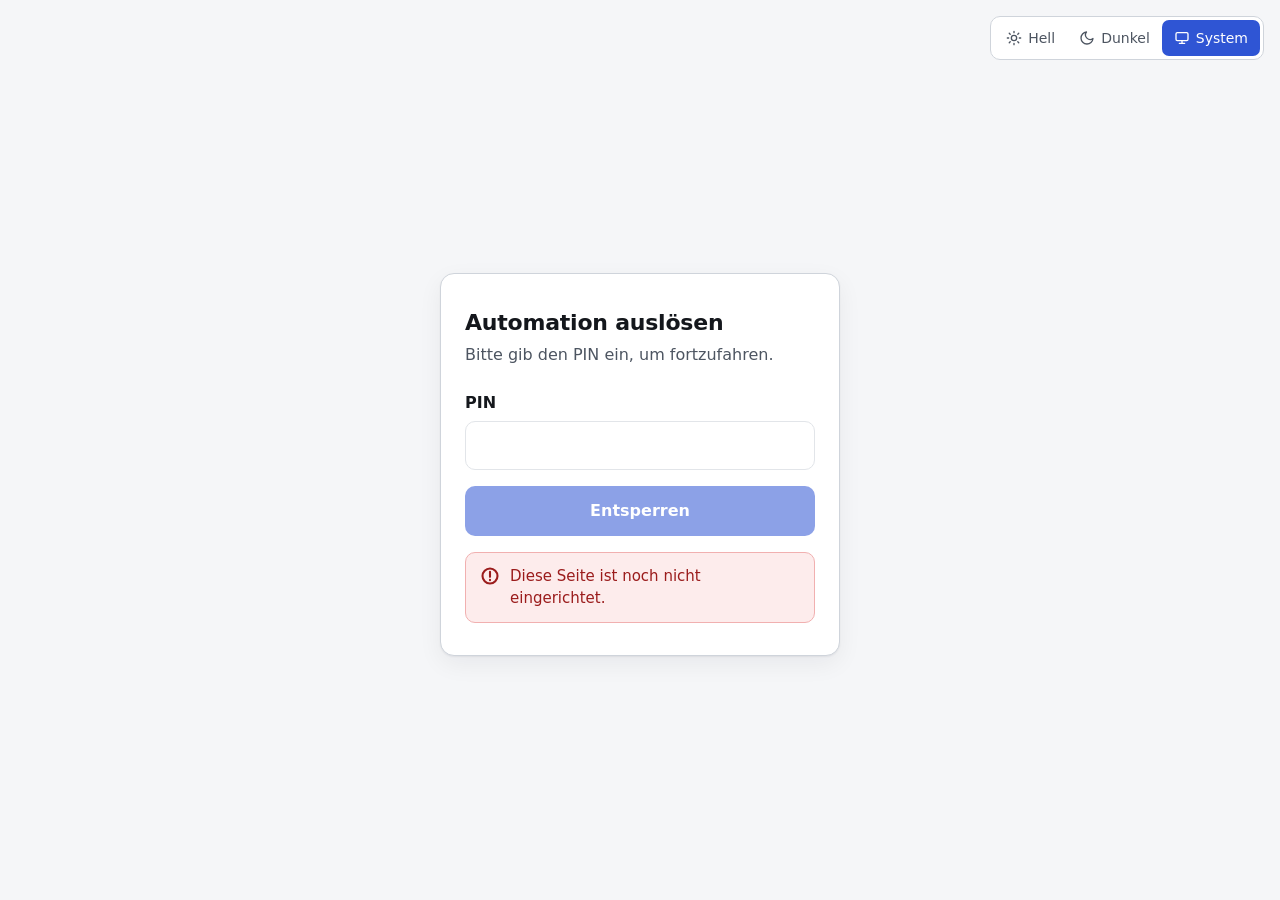
==== index.html @ d0da7693 "Nachbarschaftshilfe: Home-Assistant-Webhook per PIN auslösen Statische Seite mit PIN-geschützter, AE" ====
<!DOCTYPE html>
<html lang="de">
<head>
<meta charset="UTF-8" />
<meta name="viewport" content="width=device-width, initial-scale=1.0" />
<meta name="robots" content="noindex, nofollow" />
<meta name="referrer" content="no-referrer" />
<meta name="color-scheme" content="light dark" />
<title>Nachbarschaftshilfe</title>
<link rel="stylesheet" href="style.css" />
<script src="theme.js"></script>
<script src="payload.js" defer></script>
<script src="app.js" defer></script>
</head>
<body>
  <header>
    <fieldset class="theme-switch">
      <legend>Farbschema</legend>
      <input type="radio" name="theme" id="theme-light" value="light" />
      <label for="theme-light">
        <svg viewBox="0 0 24 24" fill="none" stroke="currentColor" stroke-width="2" stroke-linecap="round" aria-hidden="true"><circle cx="12" cy="12" r="4"/><path d="M12 2v2M12 20v2M4.9 4.9l1.4 1.4M17.7 17.7l1.4 1.4M2 12h2M20 12h2M4.9 19.1l1.4-1.4M17.7 6.3l1.4-1.4"/></svg>
        <span class="txt">Hell</span>
      </label>
      <input type="radio" name="theme" id="theme-dark" value="dark" />
      <label for="theme-dark">
        <svg viewBox="0 0 24 24" fill="none" stroke="currentColor" stroke-width="2" stroke-linecap="round" stroke-linejoin="round" aria-hidden="true"><path d="M21 12.8A9 9 0 1 1 11.2 3a7 7 0 0 0 9.8 9.8z"/></svg>
        <span class="txt">Dunkel</span>
      </label>
      <input type="radio" name="theme" id="theme-system" value="system" />
      <label for="theme-system">
        <svg viewBox="0 0 24 24" fill="none" stroke="currentColor" stroke-width="2" stroke-linecap="round" stroke-linejoin="round" aria-hidden="true"><rect x="3" y="4" width="18" height="12" rx="2"/><path d="M8 20h8M12 16v4"/></svg>
        <span class="txt">System</span>
      </label>
    </fieldset>
  </header>

  <main>
    <div class="card">
      <h1>Automation auslösen</h1>
      <p class="lead" id="lead">Bitte gib den PIN ein, um fortzufahren.</p>

      <form id="pinForm" autocomplete="off">
        <label class="field" for="pinInput">PIN</label>
        <input class="input pin" id="pinInput" type="password" required
               aria-describedby="status" />
        <button class="btn" id="pinBtn" type="submit">Entsperren</button>
      </form>

      <button class="btn hidden" id="triggerBtn" type="button">Jetzt auslösen</button>

      <div class="status" id="status" role="status" aria-live="polite">
        <span id="statusIcon"></span>
        <div id="statusText"></div>
      </div>
    </div>
  </main>
</body>
</html>
---- style.css ----
:root {
  --bg: #f5f6f8;
  --surface: #ffffff;
  --text: #14171c;
  --muted: #4d5561;
  --border: #cfd4db;
  --accent: #2f55d4;
  --accent-hover: #2446b8;
  --on-accent: #ffffff;
  --focus: #2f55d4;
  --info-bg: #eaf0ff;   --info-fg: #1d3a9c;   --info-bd: #b4c5f5;
  --ok-bg: #e8f6ee;     --ok-fg: #155c34;     --ok-bd: #a7dbbd;
  --err-bg: #fdecec;    --err-fg: #9b1c1c;    --err-bd: #f1b0b0;
  --shadow: 0 1px 2px rgba(20,23,28,.06), 0 8px 24px rgba(20,23,28,.06);
  color-scheme: light;
}
@media (prefers-color-scheme: dark) {
  :root:not([data-theme="light"]) {
    --bg: #101216;
    --surface: #191c22;
    --text: #e8eaee;
    --muted: #a4abb6;
    --border: #343a44;
    --accent: #8aa2ff;
    --accent-hover: #a5b8ff;
    --on-accent: #0c0f1a;
    --focus: #a5b8ff;
    --info-bg: #1a2240;   --info-fg: #c4d1ff;   --info-bd: #34427a;
    --ok-bg: #122a1d;     --ok-fg: #a8e6c1;     --ok-bd: #25563a;
    --err-bg: #331617;    --err-fg: #ffbcbc;    --err-bd: #6b2a2c;
    --shadow: 0 1px 2px rgba(0,0,0,.4), 0 8px 24px rgba(0,0,0,.3);
    color-scheme: dark;
  }
}
:root[data-theme="dark"] {
  --bg: #101216;
  --surface: #191c22;
  --text: #e8eaee;
  --muted: #a4abb6;
  --border: #343a44;
  --accent: #8aa2ff;
  --accent-hover: #a5b8ff;
  --on-accent: #0c0f1a;
  --focus: #a5b8ff;
  --info-bg: #1a2240;   --info-fg: #c4d1ff;   --info-bd: #34427a;
  --ok-bg: #122a1d;     --ok-fg: #a8e6c1;     --ok-bd: #25563a;
  --err-bg: #331617;    --err-fg: #ffbcbc;    --err-bd: #6b2a2c;
  --shadow: 0 1px 2px rgba(0,0,0,.4), 0 8px 24px rgba(0,0,0,.3);
  color-scheme: dark;
}

* { box-sizing: border-box; }
html { -webkit-text-size-adjust: 100%; }
body {
  margin: 0;
  min-height: 100vh;
  min-height: 100dvh;
  display: flex;
  flex-direction: column;
  font-family: system-ui, -apple-system, "Segoe UI", Roboto, sans-serif;
  font-size: 1rem;
  line-height: 1.5;
  background: var(--bg);
  color: var(--text);
}

header {
  display: flex;
  justify-content: flex-end;
  padding: 16px;
}
main {
  flex: 1;
  display: flex;
  align-items: center;
  justify-content: center;
  padding: 0 16px 48px;
}

.card {
  width: 100%;
  max-width: 400px;
  background: var(--surface);
  border: 1px solid var(--border);
  border-radius: 14px;
  padding: 32px 24px;
  box-shadow: var(--shadow);
}
.card.wide { max-width: 560px; }
h1 {
  margin: 0 0 4px;
  font-size: 1.375rem;
  font-weight: 650;
  letter-spacing: -.01em;
}
.lead {
  margin: 0 0 24px;
  color: var(--muted);
}
.hint {
  margin: -10px 0 16px;
  font-size: .875rem;
  color: var(--muted);
}
code {
  font-family: ui-monospace, "SFMono-Regular", Menlo, Consolas, monospace;
  font-size: .9em;
}

label.field {
  display: block;
  font-weight: 600;
  margin-bottom: 6px;
}
.input {
  display: block;
  width: 100%;
  min-height: 48px;
  padding: 10px 14px;
  margin-bottom: 16px;
  font: inherit;
  color: var(--text);
  background: var(--surface);
  border: 1px solid var(--border);
  border-radius: 10px;
}
.input:disabled { opacity: .6; }
.input[aria-invalid="true"] { border-color: var(--err-fg); }
input.pin {
  font-size: 1.125rem;
  letter-spacing: .15em;
}
textarea.input {
  min-height: 120px;
  resize: vertical;
  font-family: ui-monospace, "SFMono-Regular", Menlo, Consolas, monospace;
  font-size: .8125rem;
  word-break: break-all;
}

.btn {
  width: 100%;
  min-height: 48px;
  padding: 12px 20px;
  font: inherit;
  font-weight: 600;
  color: var(--on-accent);
  background: var(--accent);
  border: 1px solid transparent;
  border-radius: 10px;
  cursor: pointer;
  transition: background-color .15s;
}
.btn:hover:not(:disabled) { background: var(--accent-hover); }
.btn:disabled { opacity: .55; cursor: not-allowed; }
.btn.secondary {
  color: var(--text);
  background: transparent;
  border-color: var(--border);
}
.btn.secondary:hover:not(:disabled) { background: var(--bg); }
.btn-row {
  display: flex;
  flex-wrap: wrap;
  gap: 8px;
}
.btn-row .btn { flex: 1 1 180px; }

:focus-visible {
  outline: 3px solid var(--focus);
  outline-offset: 2px;
}
.input:focus-visible { outline-offset: 0; border-color: var(--focus); }

.hidden { display: none !important; }

hr {
  margin: 28px 0 24px;
  border: 0;
  border-top: 1px solid var(--border);
}

.status {
  display: none;
  align-items: flex-start;
  gap: 10px;
  margin-top: 16px;
  padding: 12px 14px;
  border: 1px solid;
  border-radius: 10px;
  font-size: .9375rem;
}
.status.show { display: flex; }
.status.loading { background: var(--info-bg); color: var(--info-fg); border-color: var(--info-bd); }
.status.success { background: var(--ok-bg);   color: var(--ok-fg);   border-color: var(--ok-bd); }
.status.error   { background: var(--err-bg);  color: var(--err-fg);  border-color: var(--err-bd); }
.status svg { flex: none; width: 20px; height: 20px; margin-top: 1px; }
.spinner { animation: spin .8s linear infinite; }
@keyframes spin { to { transform: rotate(360deg); } }

/* Umschalter für das Farbschema */
.theme-switch {
  display: inline-flex;
  margin: 0;
  padding: 3px;
  border: 1px solid var(--border);
  border-radius: 10px;
  background: var(--surface);
}
.theme-switch legend {
  position: absolute;
  width: 1px; height: 1px;
  overflow: hidden;
  clip: rect(0 0 0 0);
  white-space: nowrap;
}
.theme-switch input {
  position: absolute;
  opacity: 0;
  pointer-events: none;
}
.theme-switch label {
  display: inline-flex;
  align-items: center;
  gap: 6px;
  min-height: 36px;
  padding: 6px 12px;
  border-radius: 7px;
  font-size: .875rem;
  color: var(--muted);
  cursor: pointer;
  user-select: none;
}
.theme-switch label svg { width: 16px; height: 16px; }
.theme-switch input:checked + label {
  background: var(--accent);
  color: var(--on-accent);
}
.theme-switch input:focus-visible + label {
  outline: 3px solid var(--focus);
  outline-offset: 1px;
}
@media (max-width: 380px) {
  .theme-switch .txt { display: none; }
}

@media (prefers-reduced-motion: reduce) {
  *, *::before, *::after { animation-duration: 1.5s !important; transition: none !important; }
}
@media (forced-colors: active) {
  .theme-switch input:checked + label { outline: 2px solid CanvasText; }
}
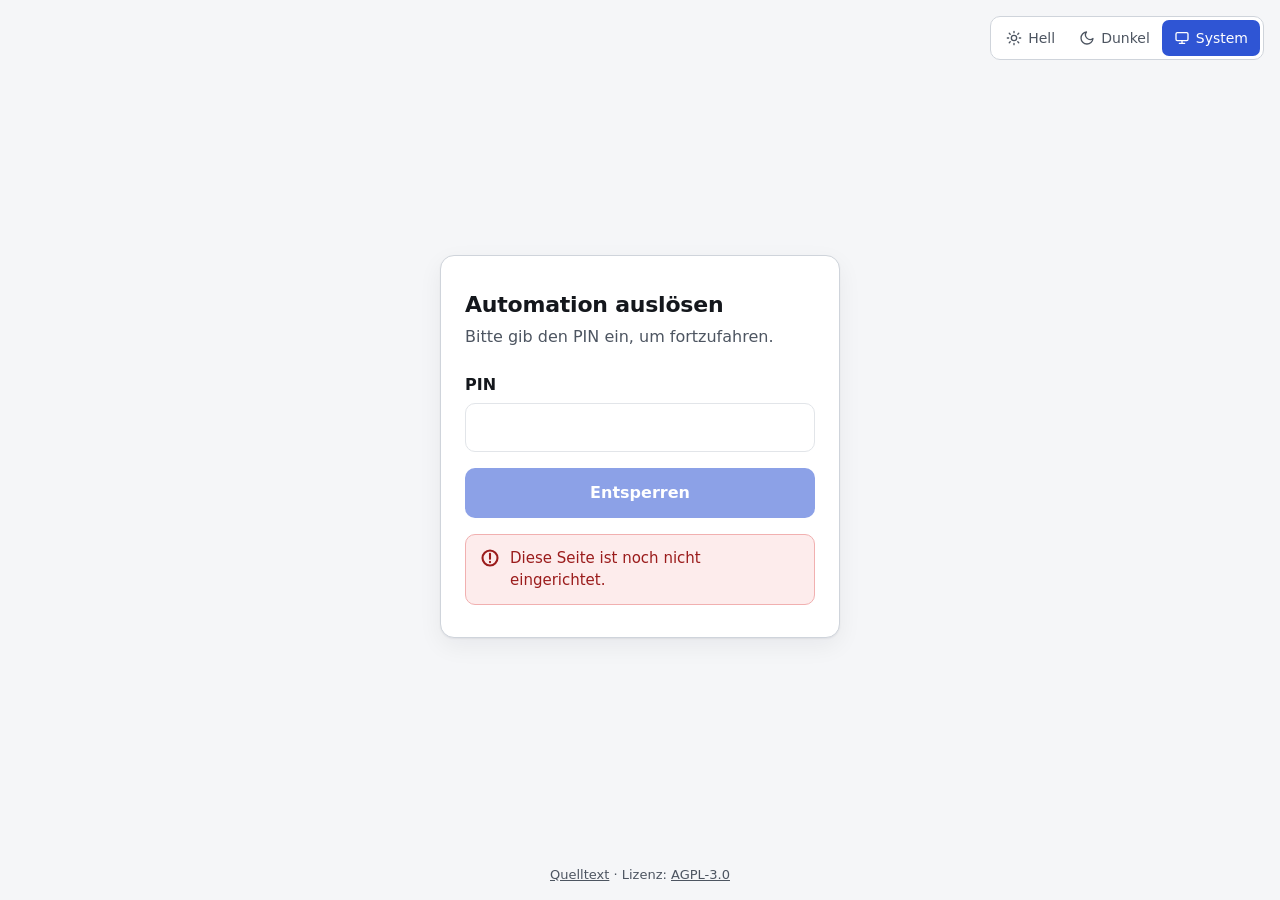
==== commit 864a1725: "Lizenz auf AGPLv3 umstellen und Quelltext-Link ergänzen - LICENSE durch GNU Affero GPL v3 ersetzt - " ====
--- a/index.html
+++ b/index.html
@@ -54,5 +54,10 @@
       </div>
     </div>
   </main>
+
+  <footer>
+    <a href="https://github.com/listiges-kaenguru/ha-nachbarschaftshilfe">Quelltext</a>
+    · Lizenz: <a href="https://www.gnu.org/licenses/agpl-3.0.html">AGPL-3.0</a>
+  </footer>
 </body>
 </html>
--- a/style.css
+++ b/style.css
@@ -76,6 +76,14 @@
   justify-content: center;
   padding: 0 16px 48px;
 }
+footer {
+  padding: 0 16px 16px;
+  text-align: center;
+  font-size: .8125rem;
+  color: var(--muted);
+}
+footer a { color: inherit; }
+footer a:hover { color: var(--text); }
 
 .card {
   width: 100%;
